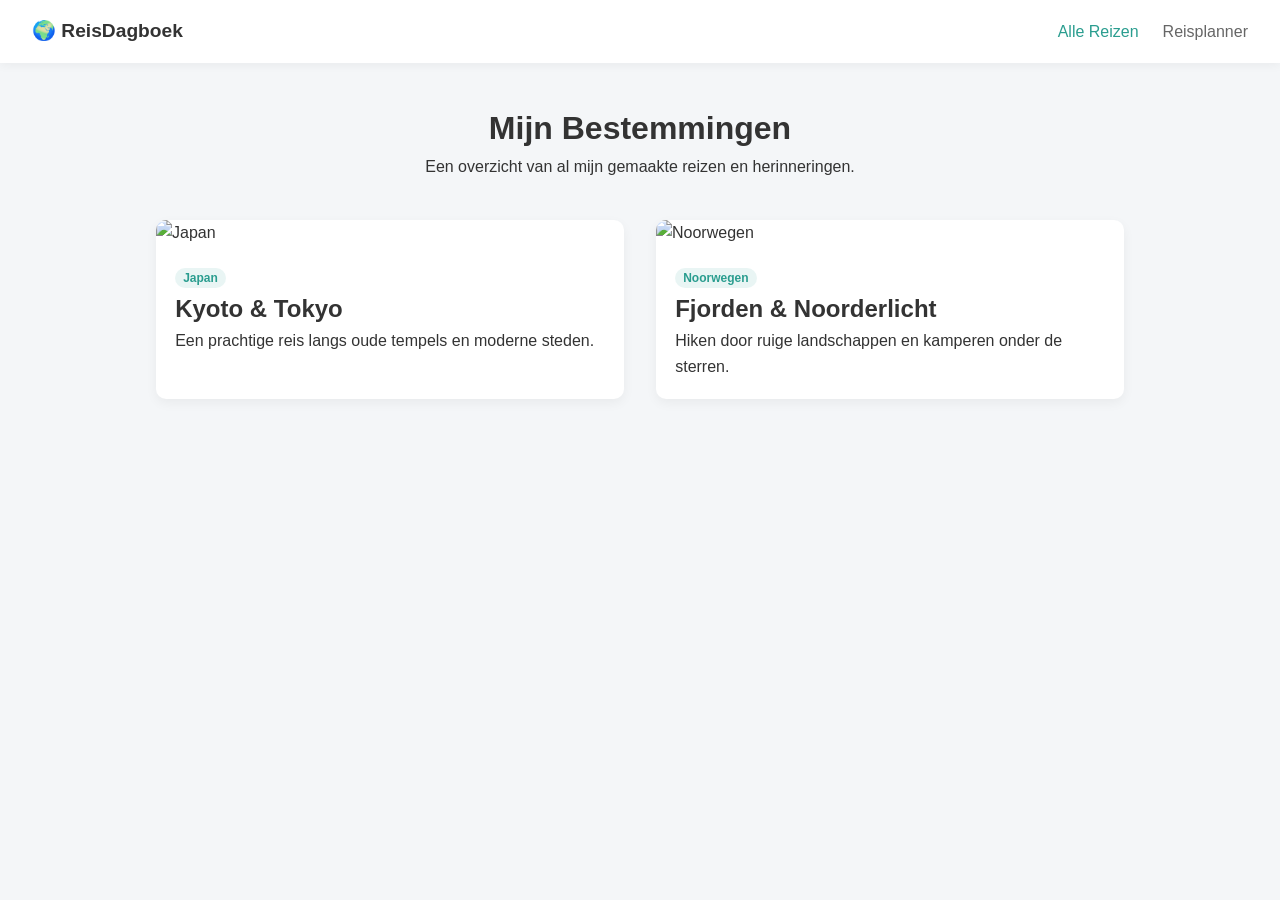
==== index.html @ 78d48461 "gemini" ====
<!DOCTYPE html>
<html lang="nl">
<head>
    <meta charset="UTF-8">
    <meta name="viewport" content="width=device-width, initial-scale=1.0">
    <title>Mijn Reizen</title>
    <link rel="stylesheet" href="style.css">
</head>
<body>

    <nav class="navbar">
        <div class="logo">🌍 ReisDagboek</div>
        <ul class="nav-links">
            <li><a href="index.html" class="active">Alle Reizen</a></li>
            <li><a href="planner.html">Reisplanner</a></li>
        </ul>
    </nav>

    <header>
        <h1>Mijn Bestemmingen</h1>
        <p>Een overzicht van al mijn gemaakte reizen en herinneringen.</p>
    </header>

    <main class="container gallery">
        <article class="card">
            <img src="https://picsum.photos/id/1015/600/400" alt="Japan">
            <div class="card-content">
                <span class="tag">Japan</span>
                <h2>Kyoto & Tokyo</h2>
                <p>Een prachtige reis langs oude tempels en moderne steden.</p>
            </div>
        </article>

        <article class="card">
            <img src="https://picsum.photos/id/1018/600/400" alt="Noorwegen">
            <div class="card-content">
                <span class="tag">Noorwegen</span>
                <h2>Fjorden & Noorderlicht</h2>
                <p>Hiken door ruige landschappen en kamperen onder de sterren.</p>
            </div>
        </article>
    </main>

</body>
</html>
---- style.css ----
:root {
    --bg-color: #f4f6f8;
    --card-bg: #ffffff;
    --text-color: #333333;
    --primary-color: #2a9d8f;
    --radius: 10px;
}

* {
    box-sizing: border-box;
    margin: 0;
    padding: 0;
}

body {
    font-family: -apple-system, BlinkMacSystemFont, "Segoe UI", Roboto, sans-serif;
    background-color: var(--bg-color);
    color: var(--text-color);
    line-height: 1.6;
}

/* Navigatiebalk */
.navbar {
    background-color: #fff;
    display: flex;
    justify-content: space-between;
    align-items: center;
    padding: 1rem 2rem;
    box-shadow: 0 2px 10px rgba(0,0,0,0.05);
}

.logo {
    font-weight: bold;
    font-size: 1.2rem;
}

.nav-links {
    display: flex;
    list-style: none;
    gap: 1.5rem;
}

.nav-links a {
    text-decoration: none;
    color: #666;
    font-weight: 500;
}

.nav-links a.active, .nav-links a:hover {
    color: var(--primary-color);
}

/* Layout */
header {
    text-align: center;
    padding: 2.5rem 1rem;
}

.container {
    max-width: 1000px;
    margin: 0 auto;
    padding: 0 1rem 3rem;
}

/* Grid Reizen Overzicht */
.gallery {
    display: grid;
    grid-template-columns: repeat(auto-fit, minmax(280px, 1fr));
    gap: 2rem;
}

.card {
    background: var(--card-bg);
    border-radius: var(--radius);
    overflow: hidden;
    box-shadow: 0 4px 12px rgba(0,0,0,0.05);
}

.card img {
    width: 100%;
    height: 200px;
    object-fit: cover;
}

.card-content {
    padding: 1.2rem;
}

.tag {
    background: rgba(42, 157, 143, 0.1);
    color: var(--primary-color);
    font-size: 0.75rem;
    font-weight: bold;
    padding: 0.2rem 0.5rem;
    border-radius: 12px;
}

/* Reisplanner Pagina */
.planner-grid {
    display: grid;
    grid-template-columns: repeat(auto-fit, minmax(300px, 1fr));
    gap: 2rem;
}

.planner-box {
    background: var(--card-bg);
    padding: 1.5rem;
    border-radius: var(--radius);
    box-shadow: 0 4px 12px rgba(0,0,0,0.05);
}

.planner-box h2 {
    font-size: 1.2rem;
    margin-bottom: 1rem;
}

.plan-list, .checklist {
    list-style: none;
}

.plan-list li, .checklist li {
    padding: 0.5rem 0;
    border-bottom: 1px solid #eee;
}
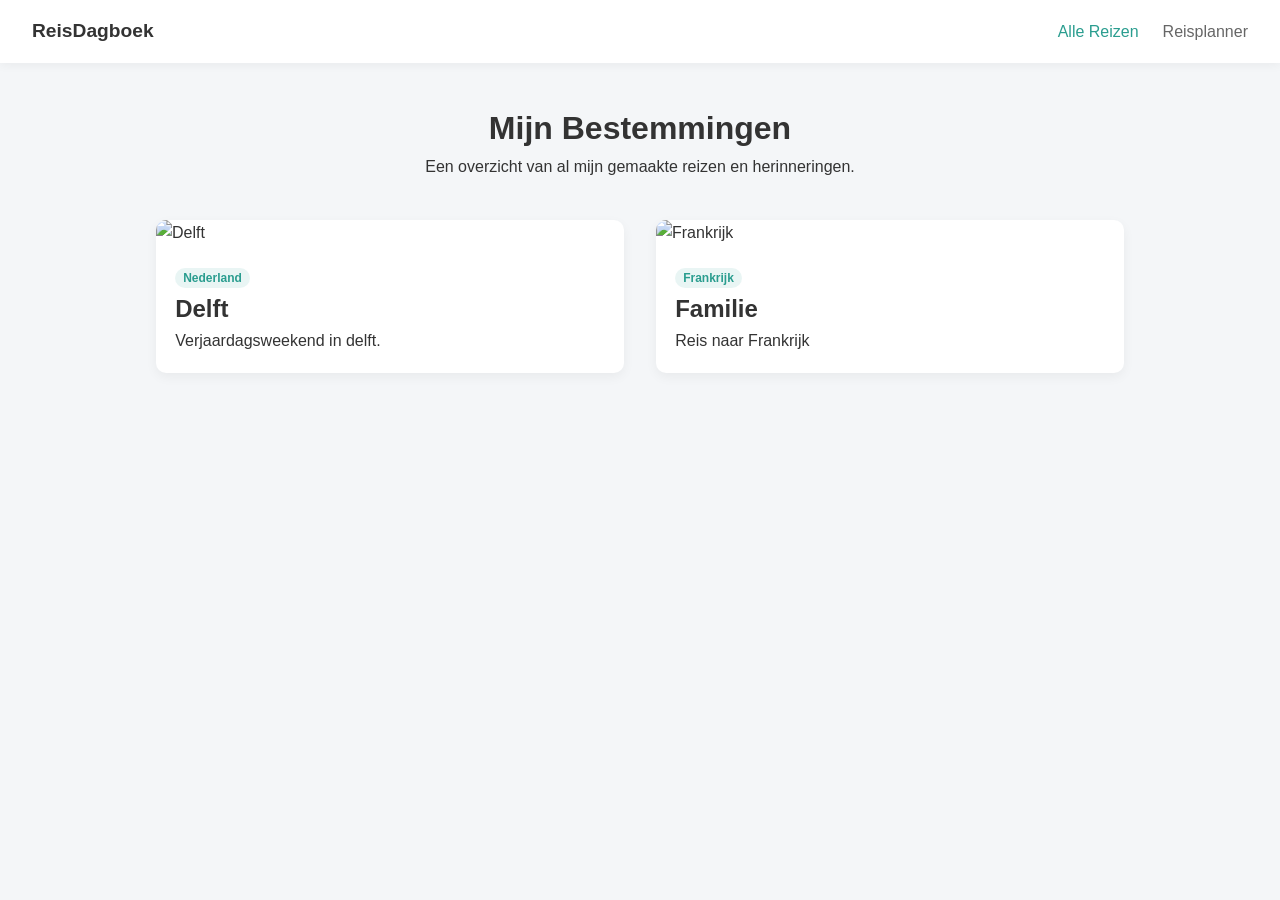
==== commit d39c9a02: "gemini" ====
--- a/index.html
+++ b/index.html
@@ -1,15 +1,17 @@
 <!DOCTYPE html>
 <html lang="nl">
+
 <head>
     <meta charset="UTF-8">
     <meta name="viewport" content="width=device-width, initial-scale=1.0">
     <title>Mijn Reizen</title>
     <link rel="stylesheet" href="style.css">
 </head>
+
 <body>
 
     <nav class="navbar">
-        <div class="logo">🌍 ReisDagboek</div>
+        <div class="logo">ReisDagboek</div>
         <ul class="nav-links">
             <li><a href="index.html" class="active">Alle Reizen</a></li>
             <li><a href="planner.html">Reisplanner</a></li>
@@ -23,23 +25,24 @@
 
     <main class="container gallery">
         <article class="card">
-            <img src="https://picsum.photos/id/1015/600/400" alt="Japan">
+            <img src="https://picsum.photos/id/1015/600/400" alt="Delft">
             <div class="card-content">
-                <span class="tag">Japan</span>
-                <h2>Kyoto & Tokyo</h2>
-                <p>Een prachtige reis langs oude tempels en moderne steden.</p>
+                <span class="tag">Nederland</span>
+                <h2>Delft</h2>
+                <p>Verjaardagsweekend in delft.</p>
             </div>
         </article>
 
         <article class="card">
-            <img src="https://picsum.photos/id/1018/600/400" alt="Noorwegen">
+            <img src="" alt="Frankrijk">
             <div class="card-content">
-                <span class="tag">Noorwegen</span>
-                <h2>Fjorden & Noorderlicht</h2>
-                <p>Hiken door ruige landschappen en kamperen onder de sterren.</p>
+                <span class="tag">Frankrijk</span>
+                <h2>Familie</h2>
+                <p>Reis naar Frankrijk </p>
             </div>
         </article>
     </main>
 
 </body>
+
 </html>
